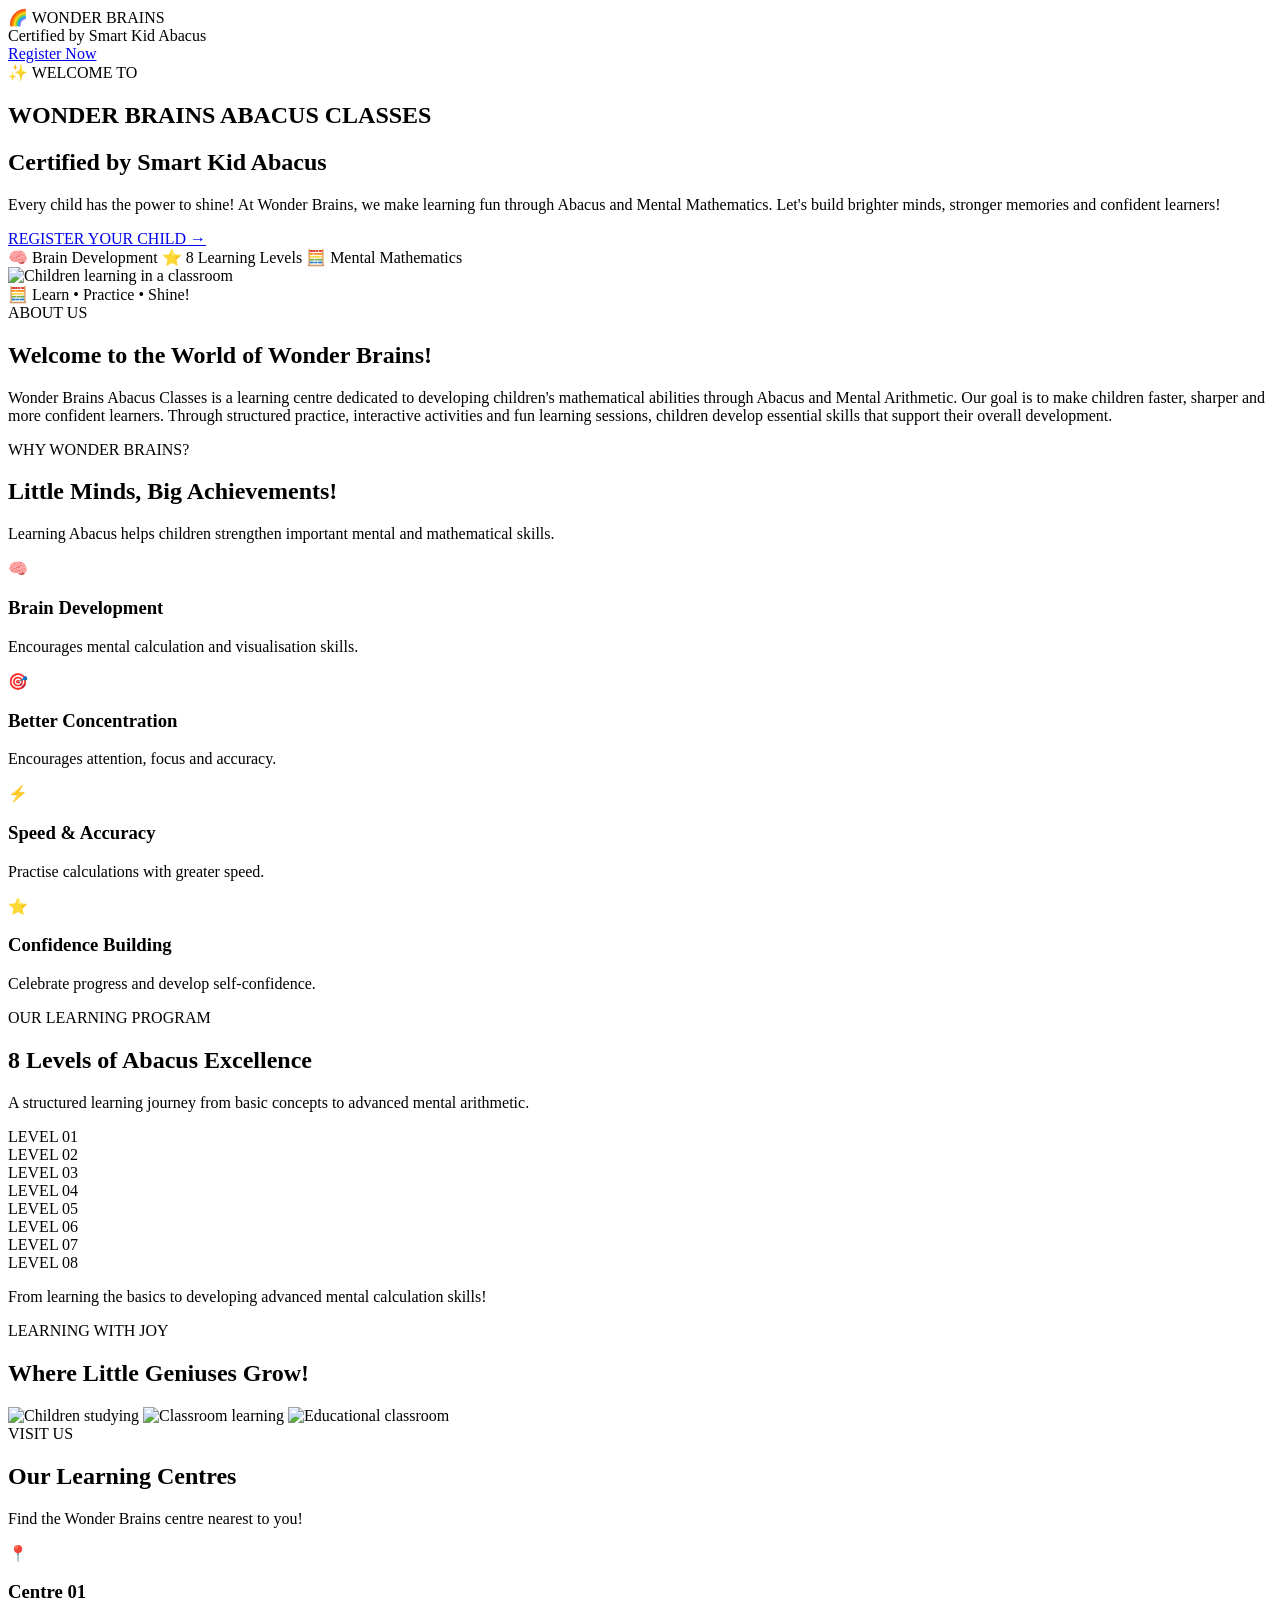
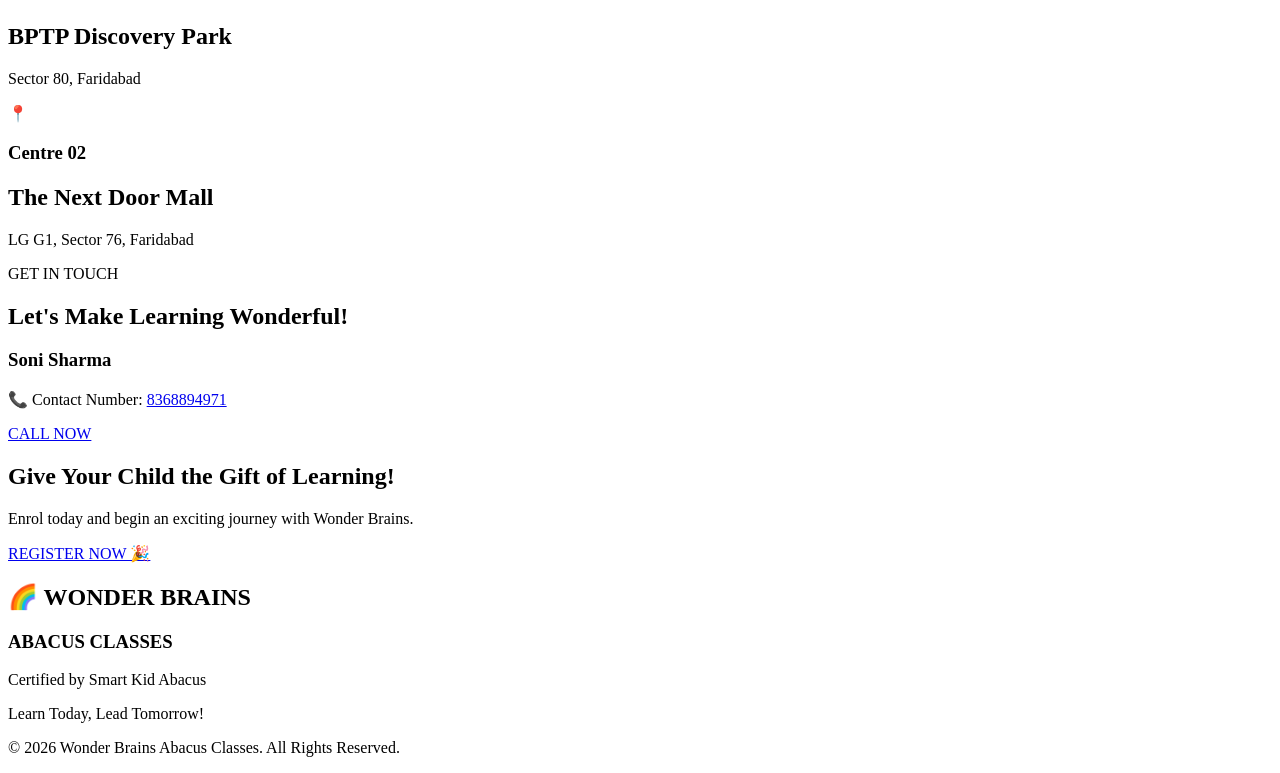
==== index.html @ 20b4d52b "Add files via upload" ====
<!DOCTYPE html>
<html lang="en">

<head>
    <meta charset="UTF-8">
    <meta name="viewport" content="width=device-width, initial-scale=1.0">

    <title>Wonder Brains Abacus Classes</title>

    <link rel="stylesheet" href="style.css">

    <link href="https://fonts.googleapis.com/css2?family=Poppins:wght@400;500;600;700;800;900&display=swap"
    rel="stylesheet">

</head>

<body>

    <!-- NAVIGATION BAR -->

    <nav class="navbar">

        <div class="logo">
            🌈 WONDER BRAINS
        </div>

        <div class="nav-text">
            Certified by Smart Kid Abacus
        </div>

        <a href="register.html" class="nav-btn">
            Register Now
        </a>

    </nav>


    <!-- HERO SECTION -->

    <section class="hero">

        <div class="hero-content">

            <div class="welcome">
                ✨ WELCOME TO
            </div>

            <h1>
                WONDER BRAINS
                <span>ABACUS CLASSES</span>
            </h1>

            <h2>
                Certified by Smart Kid Abacus
            </h2>

            <p>
                Every child has the power to shine!

                At Wonder Brains, we make learning fun
                through Abacus and Mental Mathematics.

                Let's build brighter minds, stronger
                memories and confident learners!
            </p>

            <a href="register.html" class="btn">
                REGISTER YOUR CHILD →
            </a>

            <div class="hero-points">
                🧠 Brain Development
                ⭐ 8 Learning Levels
                🧮 Mental Mathematics
            </div>

        </div>


        <div class="hero-image">

            <img
            src="https://images.unsplash.com/photo-1509062522246-3755977927d7?w=700"
            alt="Children learning in a classroom">

            <div class="floating-card">
                🧮 Learn • Practice • Shine!
            </div>

        </div>

    </section>


    <!-- ABOUT US -->

    <section class="about">

        <div class="section-heading">
            <span>ABOUT US</span>
            <h2>Welcome to the World of Wonder Brains!</h2>
        </div>

        <p class="about-text">

            Wonder Brains Abacus Classes is a learning
            centre dedicated to developing children's
            mathematical abilities through Abacus and
            Mental Arithmetic.

            Our goal is to make children faster,
            sharper and more confident learners.

            Through structured practice, interactive
            activities and fun learning sessions,
            children develop essential skills that
            support their overall development.

        </p>

    </section>


    <!-- BENEFITS -->

    <section class="benefits">

        <div class="section-heading">

            <span>WHY WONDER BRAINS?</span>

            <h2>Little Minds, Big Achievements!</h2>

            <p>
                Learning Abacus helps children strengthen
                important mental and mathematical skills.
            </p>

        </div>


        <div class="benefit-grid">

            <div class="benefit-card pink">
                🧠
                <h3>Brain Development</h3>
                <p>Encourages mental calculation
                and visualisation skills.</p>
            </div>

            <div class="benefit-card purple">
                🎯
                <h3>Better Concentration</h3>
                <p>Encourages attention,
                focus and accuracy.</p>
            </div>

            <div class="benefit-card yellow">
                ⚡
                <h3>Speed & Accuracy</h3>
                <p>Practise calculations
                with greater speed.</p>
            </div>

            <div class="benefit-card blue">
                ⭐
                <h3>Confidence Building</h3>
                <p>Celebrate progress and
                develop self-confidence.</p>
            </div>

        </div>

    </section>


    <!-- ABACUS LEARNING LEVELS -->

    <section class="levels">

        <div class="section-heading">

            <span>OUR LEARNING PROGRAM</span>

            <h2>8 Levels of Abacus Excellence</h2>

            <p>
                A structured learning journey from
                basic concepts to advanced mental arithmetic.
            </p>

        </div>


        <div class="level-grid">

            <div class="level-card">LEVEL 01</div>
            <div class="level-card">LEVEL 02</div>
            <div class="level-card">LEVEL 03</div>
            <div class="level-card">LEVEL 04</div>
            <div class="level-card">LEVEL 05</div>
            <div class="level-card">LEVEL 06</div>
            <div class="level-card">LEVEL 07</div>
            <div class="level-card">LEVEL 08</div>

        </div>

        <p class="level-note">
            From learning the basics to developing
            advanced mental calculation skills!
        </p>

    </section>


    <!-- OUR LEARNING ENVIRONMENT -->

    <section class="gallery">

        <div class="section-heading">

            <span>LEARNING WITH JOY</span>

            <h2>Where Little Geniuses Grow!</h2>

        </div>


        <div class="gallery-grid">

            <img
            src="https://images.unsplash.com/photo-1503676260728-1c00da094a0b?w=600"
            alt="Children studying">

            <img
            src="https://images.unsplash.com/photo-1509062522246-3755977927d7?w=600"
            alt="Classroom learning">

            <img
            src="https://images.unsplash.com/photo-1427504494785-3a9ca7044f45?w=600"
            alt="Educational classroom">

        </div>

    </section>


    <!-- OUR CENTRES -->

    <section class="centres">

        <div class="section-heading">

            <span>VISIT US</span>

            <h2>Our Learning Centres</h2>

            <p>
                Find the Wonder Brains centre nearest to you!
            </p>

        </div>


        <div class="centre-grid">

            <div class="centre-card">

                <div class="centre-icon">📍</div>

                <h3>Centre 01</h3>

                <h2>BPTP Discovery Park</h2>

                <p>
                    Sector 80, Faridabad
                </p>

            </div>


            <div class="centre-card">

                <div class="centre-icon">📍</div>

                <h3>Centre 02</h3>

                <h2>The Next Door Mall</h2>

                <p>
                    LG G1, Sector 76, Faridabad
                </p>

            </div>

        </div>

    </section>


    <!-- CONTACT SECTION -->

    <section class="contact">

        <div class="contact-box">

            <span>GET IN TOUCH</span>

            <h2>Let's Make Learning Wonderful!</h2>

            <h3>Soni Sharma</h3>

            <p>
                📞 Contact Number:
                <a href="tel:8368894971">
                    8368894971
                </a>
            </p>

            <a href="tel:8368894971" class="btn">
                CALL NOW
            </a>

        </div>

    </section>


    <!-- REGISTRATION BANNER -->

    <section class="register-banner">

        <h2>Give Your Child the Gift of Learning!</h2>

        <p>
            Enrol today and begin an exciting
            journey with Wonder Brains.
        </p>

        <a href="register.html" class="btn">
            REGISTER NOW 🎉
        </a>

    </section>


    <!-- FOOTER -->

    <footer>

        <h2>🌈 WONDER BRAINS</h2>

        <h3>ABACUS CLASSES</h3>

        <p>Certified by Smart Kid Abacus</p>

        <p>Learn Today, Lead Tomorrow!</p>

        <p>
            © 2026 Wonder Brains Abacus Classes.
            All Rights Reserved.
        </p>

    </footer>


</body>
</html>
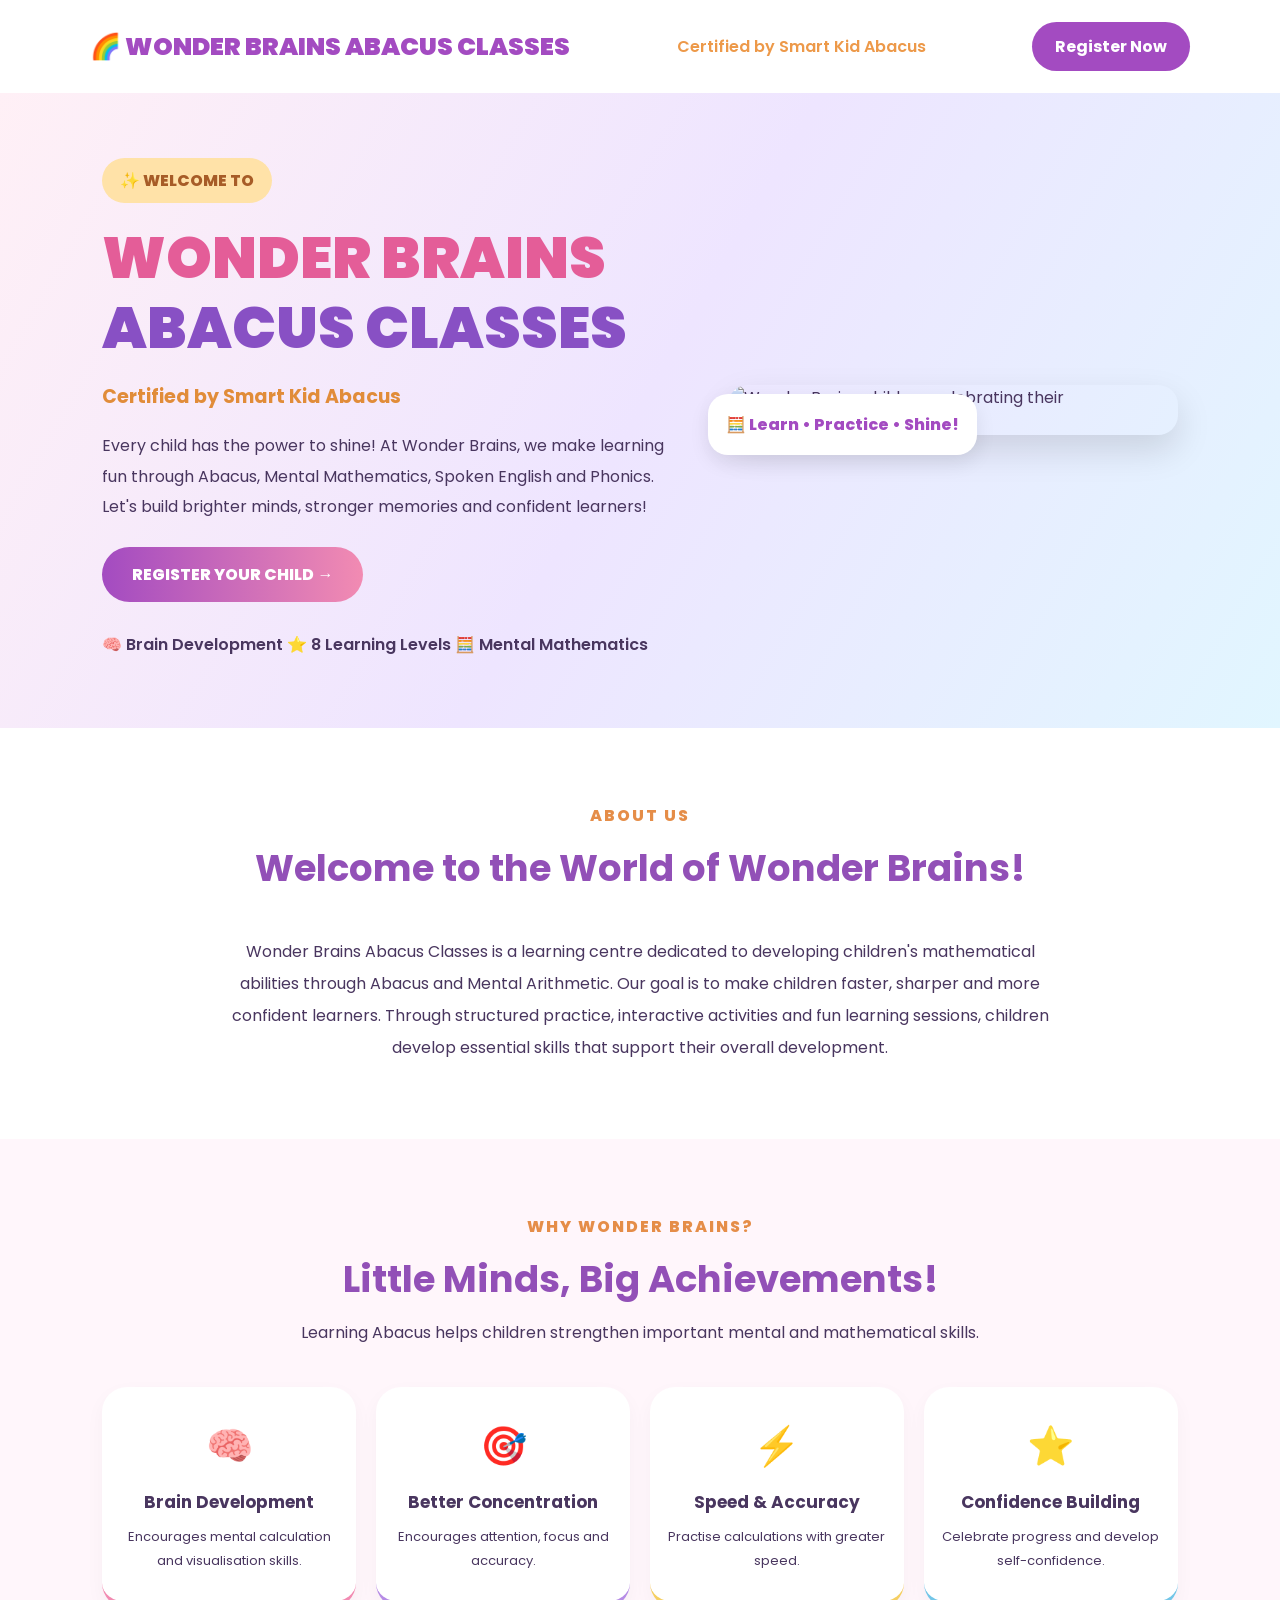
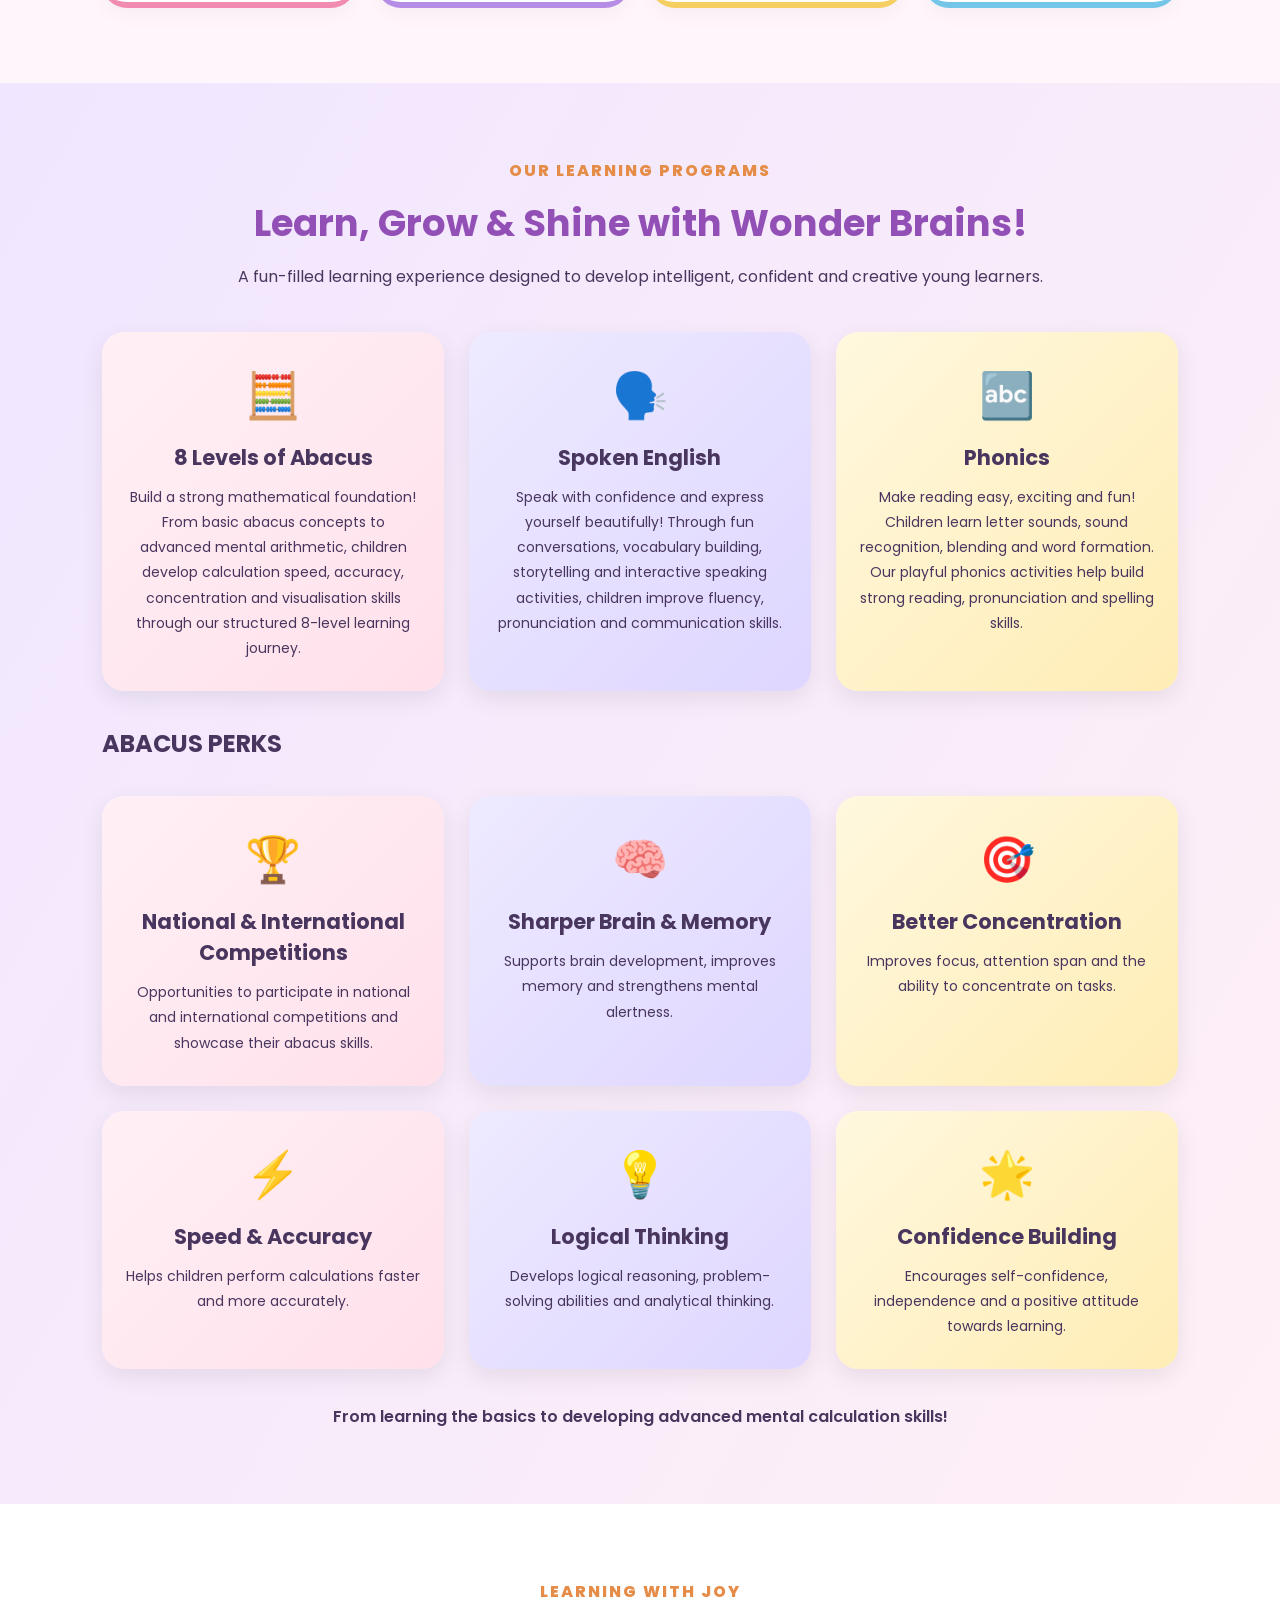
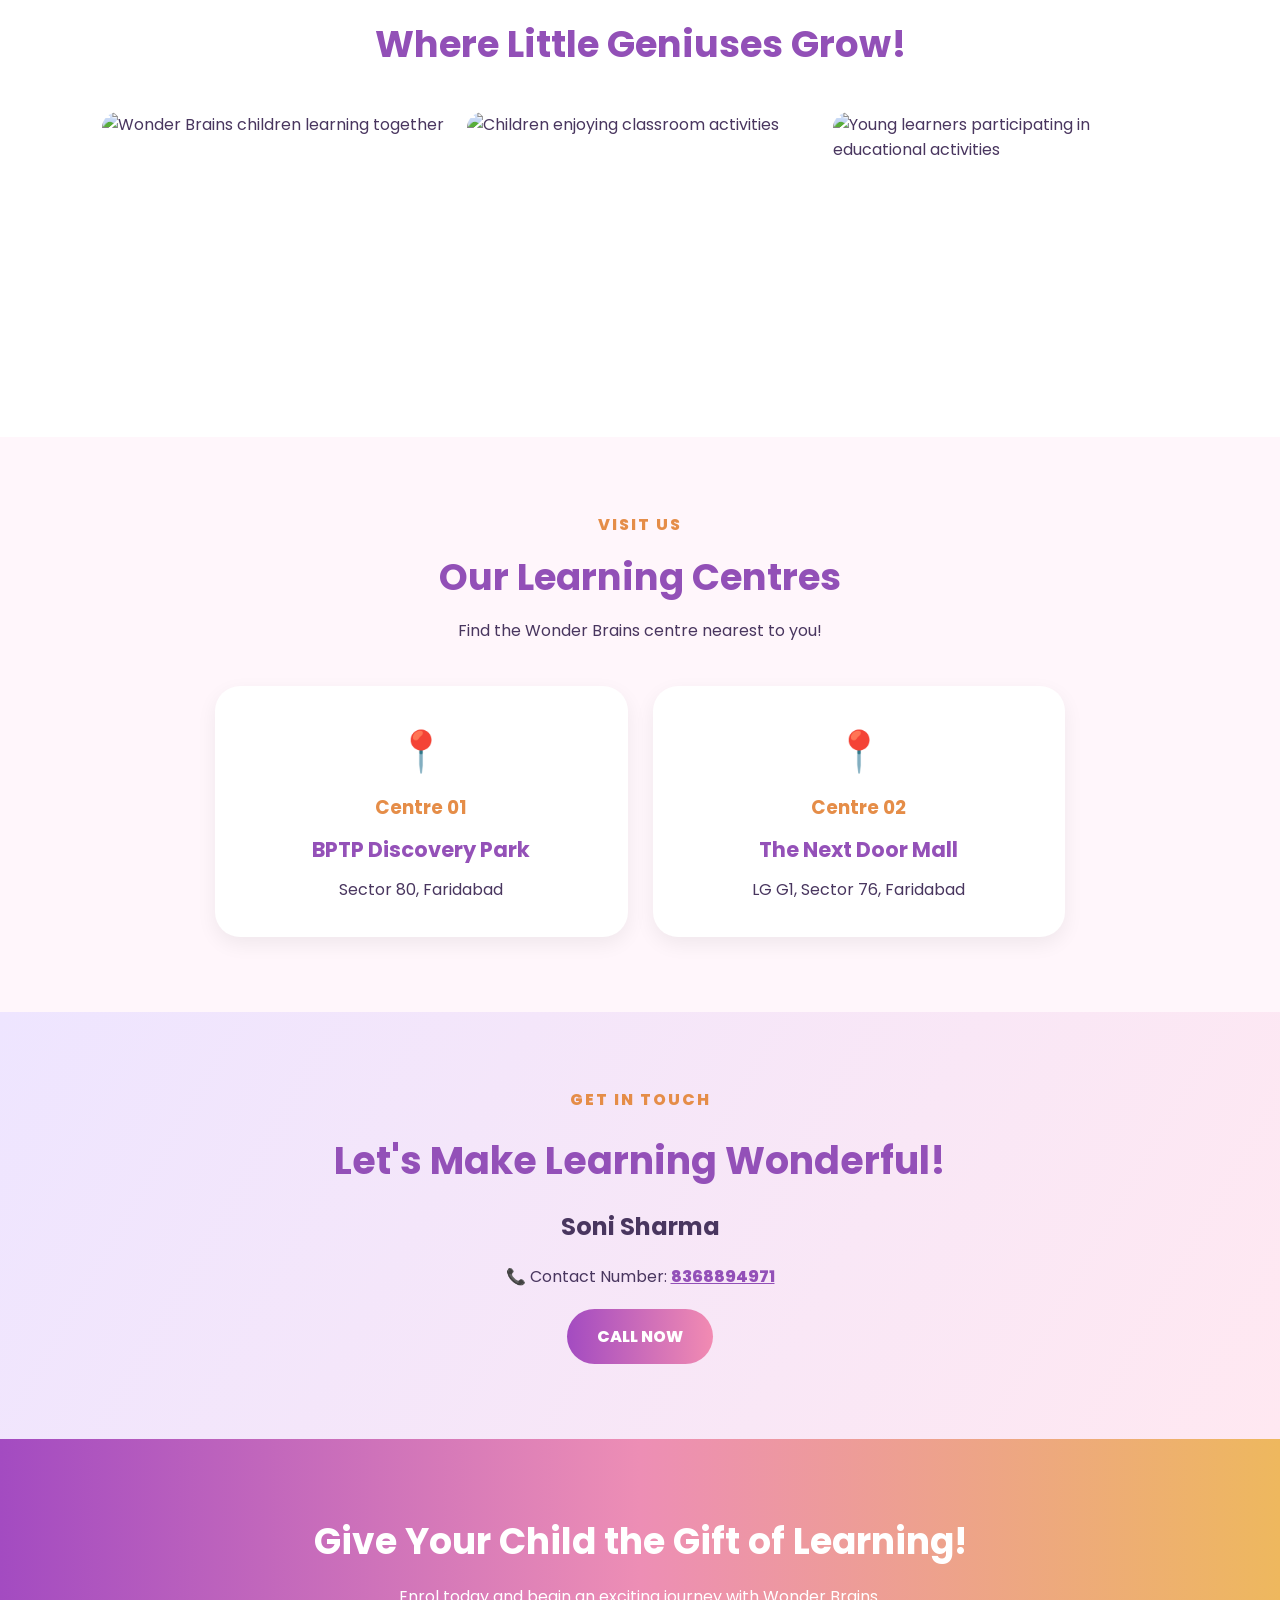
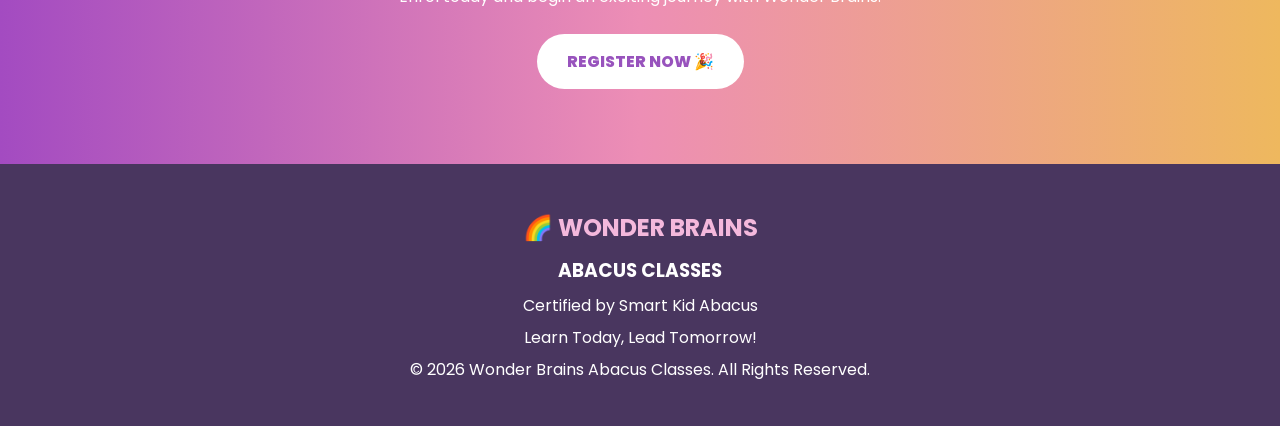
==== commit 837036a3: "Update index.html" ====
--- a/index.html
+++ b/index.html
@@ -13,6 +13,78 @@
     <link href="https://fonts.googleapis.com/css2?family=Poppins:wght@400;500;600;700;800;900&display=swap"
     rel="stylesheet">
 
+    <!-- Additional styling only for new learning program cards and landscape photos -->
+    <style>
+        .hero-image img {
+            width: 100%;
+            aspect-ratio: 16 / 9;
+            object-fit: cover;
+            object-position: center 28%;
+            border-radius: 20px;
+        }
+
+        .gallery-grid img {
+            width: 100%;
+            height: 250px;
+            object-fit: cover;
+            object-position: center 28%;
+            border-radius: 16px;
+        }
+
+        .program-grid {
+            display: grid;
+            grid-template-columns: repeat(3, 1fr);
+            gap: 25px;
+            margin: 35px 0;
+        }
+
+        .program-card {
+            padding: 30px 22px;
+            border-radius: 22px;
+            text-align: center;
+            box-shadow: 0 8px 25px rgba(0, 0, 0, 0.08);
+            transition: transform 0.3s ease, box-shadow 0.3s ease;
+        }
+
+        .program-card:hover {
+            transform: translateY(-8px);
+            box-shadow: 0 14px 30px rgba(0, 0, 0, 0.13);
+        }
+
+        .program-card .program-icon {
+            font-size: 45px;
+            margin-bottom: 12px;
+        }
+
+        .program-card h3 {
+            font-size: 21px;
+            margin-bottom: 12px;
+        }
+
+        .program-card p {
+            font-size: 14px;
+            line-height: 1.8;
+        }
+
+        .program-abacus {
+            background: linear-gradient(135deg, #fff0f5, #ffe0eb);
+        }
+
+        .program-spoken {
+            background: linear-gradient(135deg, #eeeaff, #ded6ff);
+        }
+
+        .program-phonics {
+            background: linear-gradient(135deg, #fff8df, #ffedb5);
+        }
+
+        @media (max-width: 768px) {
+            .program-grid {
+                grid-template-columns: 1fr;
+            }
+        }
+    </style>
+
 </head>
 
 <body>
@@ -22,7 +94,7 @@
     <nav class="navbar">
 
         <div class="logo">
-            🌈 WONDER BRAINS
+            🌈 WONDER BRAINS ABACUS CLASSES
         </div>
 
         <div class="nav-text">
@@ -59,7 +131,8 @@
                 Every child has the power to shine!
 
                 At Wonder Brains, we make learning fun
-                through Abacus and Mental Mathematics.
+                through Abacus, Mental Mathematics,
+                Spoken English and Phonics.
 
                 Let's build brighter minds, stronger
                 memories and confident learners!
@@ -81,8 +154,8 @@
         <div class="hero-image">
 
             <img
-            src="https://images.unsplash.com/photo-1509062522246-3755977927d7?w=700"
-            alt="Children learning in a classroom">
+            src="images/group.jpg"
+            alt="Wonder Brains children celebrating their achievements with trophies">
 
             <div class="floating-card">
                 🧮 Learn • Practice • Shine!
@@ -175,36 +248,124 @@
     </section>
 
 
-    <!-- ABACUS LEARNING LEVELS -->
+    <!-- OUR LEARNING PROGRAMS -->
 
     <section class="levels">
 
         <div class="section-heading">
 
-            <span>OUR LEARNING PROGRAM</span>
-
-            <h2>8 Levels of Abacus Excellence</h2>
+            <span>OUR LEARNING PROGRAMS</span>
+
+            <h2>Learn, Grow & Shine with Wonder Brains!</h2>
 
             <p>
-                A structured learning journey from
-                basic concepts to advanced mental arithmetic.
+                A fun-filled learning experience designed
+                to develop intelligent, confident and
+                creative young learners.
             </p>
 
         </div>
 
 
-        <div class="level-grid">
-
-            <div class="level-card">LEVEL 01</div>
-            <div class="level-card">LEVEL 02</div>
-            <div class="level-card">LEVEL 03</div>
-            <div class="level-card">LEVEL 04</div>
-            <div class="level-card">LEVEL 05</div>
-            <div class="level-card">LEVEL 06</div>
-            <div class="level-card">LEVEL 07</div>
-            <div class="level-card">LEVEL 08</div>
-
-        </div>
+        <div class="program-grid">
+
+            <div class="program-card program-abacus">
+
+                <div class="program-icon">🧮</div>
+
+                <h3>8 Levels of Abacus</h3>
+
+                <p>
+                    Build a strong mathematical foundation!
+                    From basic abacus concepts to advanced
+                    mental arithmetic, children develop
+                    calculation speed, accuracy, concentration
+                    and visualisation skills through our
+                    structured 8-level learning journey.
+                </p>
+
+            </div>
+
+
+            <div class="program-card program-spoken">
+
+                <div class="program-icon">🗣️</div>
+
+                <h3>Spoken English</h3>
+
+                <p>
+                    Speak with confidence and express yourself
+                    beautifully! Through fun conversations,
+                    vocabulary building, storytelling and
+                    interactive speaking activities, children
+                    improve fluency, pronunciation and
+                    communication skills.
+                </p>
+
+            </div>
+
+
+            <div class="program-card program-phonics">
+
+                <div class="program-icon">🔤</div>
+
+                <h3>Phonics</h3>
+
+                <p>
+                    Make reading easy, exciting and fun!
+                    Children learn letter sounds, sound
+                    recognition, blending and word formation.
+                    Our playful phonics activities help build
+                    strong reading, pronunciation and
+                    spelling skills.
+                </p>
+
+            </div>
+
+        </div>
+
+
+        <h2 class="section-title">ABACUS PERKS</h2>
+
+<div class="program-grid">
+
+    <div class="program-card program-abacus">
+        <div class="program-icon">🏆</div>
+        <h3>National & International Competitions</h3>
+        <p>Opportunities to participate in national and international competitions and showcase their abacus skills.</p>
+    </div>
+
+    <div class="program-card program-spoken">
+        <div class="program-icon">🧠</div>
+        <h3>Sharper Brain & Memory</h3>
+        <p>Supports brain development, improves memory and strengthens mental alertness.</p>
+    </div>
+
+    <div class="program-card program-phonics">
+        <div class="program-icon">🎯</div>
+        <h3>Better Concentration</h3>
+        <p>Improves focus, attention span and the ability to concentrate on tasks.</p>
+    </div>
+
+    <div class="program-card program-abacus">
+        <div class="program-icon">⚡</div>
+        <h3>Speed & Accuracy</h3>
+        <p>Helps children perform calculations faster and more accurately.</p>
+    </div>
+
+    <div class="program-card program-spoken">
+        <div class="program-icon">💡</div>
+        <h3>Logical Thinking</h3>
+        <p>Develops logical reasoning, problem-solving abilities and analytical thinking.</p>
+    </div>
+
+    <div class="program-card program-phonics">
+        <div class="program-icon">🌟</div>
+        <h3>Confidence Building</h3>
+        <p>Encourages self-confidence, independence and a positive attitude towards learning.</p>
+    </div>
+
+</div>
 
         <p class="level-note">
             From learning the basics to developing
@@ -230,16 +391,16 @@
         <div class="gallery-grid">
 
             <img
-            src="https://images.unsplash.com/photo-1503676260728-1c00da094a0b?w=600"
-            alt="Children studying">
+            src="images/1000143225.jpg"
+            alt="Wonder Brains children learning together">
 
             <img
-            src="https://images.unsplash.com/photo-1509062522246-3755977927d7?w=600"
-            alt="Classroom learning">
+            src="images/center.jpg"
+            alt="Children enjoying classroom activities">
 
             <img
-            src="https://images.unsplash.com/photo-1427504494785-3a9ca7044f45?w=600"
-            alt="Educational classroom">
+            src="images/1000143227.jpg"
+            alt="Young learners participating in educational activities">
 
         </div>
 
--- a/style.css
+++ b/style.css
@@ -0,0 +1,455 @@
+
+* {
+    margin: 0;
+    padding: 0;
+    box-sizing: border-box;
+}
+
+html {
+    scroll-behavior: smooth;
+}
+
+body {
+    font-family: 'Poppins', sans-serif;
+    color: #49365f;
+    background: #fffafd;
+}
+
+/* NAVBAR */
+
+.navbar {
+    display: flex;
+    justify-content: space-between;
+    align-items: center;
+    padding: 22px 7%;
+    background: white;
+    flex-wrap: wrap;
+    gap: 15px;
+}
+
+.logo {
+    font-size: 25px;
+    font-weight: 900;
+    color: #a34bc1;
+}
+
+.nav-text {
+    font-weight: 600;
+    color: #ed9949;
+}
+
+.nav-btn {
+    background: #a34bc1;
+    color: white;
+    padding: 12px 23px;
+    border-radius: 30px;
+    text-decoration: none;
+    font-weight: 700;
+}
+
+/* HERO */
+
+.hero {
+    min-height: 570px;
+    display: flex;
+    align-items: center;
+    justify-content: space-around;
+    padding: 65px 8%;
+    gap: 45px;
+    background: linear-gradient(
+        120deg,
+        #fff0f6,
+        #eee5ff,
+        #e1f6ff
+    );
+}
+
+.hero-content {
+    max-width: 580px;
+}
+
+.welcome {
+    display: inline-block;
+    background: #ffe2a8;
+    padding: 10px 18px;
+    border-radius: 30px;
+    font-weight: 800;
+    color: #a75c27;
+}
+
+.hero h1 {
+    font-size: clamp(36px, 5vw, 58px);
+    font-weight: 900;
+    color: #e45d98;
+    line-height: 1.2;
+    margin: 20px 0;
+}
+
+.hero h1 span {
+    display: block;
+    color: #8850c4;
+}
+
+.hero h2 {
+    font-size: 19px;
+    color: #e18c39;
+    margin-bottom: 20px;
+}
+
+.hero p {
+    line-height: 1.9;
+    margin-bottom: 25px;
+}
+
+.btn {
+    display: inline-block;
+    padding: 15px 30px;
+    background: linear-gradient(
+        90deg,
+        #a34bc1,
+        #f28bb2
+    );
+    color: white;
+    text-decoration: none;
+    border-radius: 35px;
+    font-weight: 800;
+    transition: 0.3s;
+}
+
+.btn:hover {
+    transform: translateY(-4px);
+    box-shadow: 0 8px 20px #a34bc155;
+}
+
+.hero-points {
+    margin-top: 25px;
+    line-height: 2.2;
+    font-weight: 600;
+}
+
+.hero-image {
+    position: relative;
+    max-width: 450px;
+    width: 100%;
+}
+
+.hero-image img {
+    width: 100%;
+    border-radius: 35px;
+    box-shadow: 0 15px 35px #00000020;
+}
+
+.floating-card {
+    position: absolute;
+    bottom: -20px;
+    left: -20px;
+    background: white;
+    padding: 18px;
+    border-radius: 20px;
+    color: #a34bc1;
+    font-weight: 800;
+    box-shadow: 0 8px 20px #00000015;
+}
+
+/* COMMON HEADINGS */
+
+section {
+    padding: 75px 8%;
+}
+
+.section-heading {
+    text-align: center;
+    margin-bottom: 40px;
+}
+
+.section-heading span,
+.contact-box > span {
+    color: #e58d48;
+    font-weight: 800;
+    letter-spacing: 2px;
+}
+
+.section-heading h2 {
+    font-size: clamp(25px, 4vw, 37px);
+    color: #9250b7;
+    margin: 12px 0;
+}
+
+.section-heading p {
+    line-height: 1.8;
+}
+
+/* ABOUT */
+
+.about {
+    background: white;
+    text-align: center;
+}
+
+.about-text {
+    max-width: 850px;
+    margin: auto;
+    line-height: 2;
+    font-size: 16px;
+}
+
+/* BENEFITS */
+
+.benefits {
+    background: #fff6fb;
+}
+
+.benefit-grid {
+    display: grid;
+    grid-template-columns: repeat(4, 1fr);
+    gap: 20px;
+}
+
+.benefit-card {
+    padding: 30px 18px;
+    border-radius: 25px;
+    text-align: center;
+    background: white;
+    font-size: 38px;
+    box-shadow: 0 7px 20px #00000009;
+}
+
+.benefit-card h3 {
+    font-size: 17px;
+    margin: 15px 0 10px;
+}
+
+.benefit-card p {
+    font-size: 13px;
+    line-height: 1.8;
+}
+
+.pink {
+    border-bottom: 6px solid #f28bb2;
+}
+
+.purple {
+    border-bottom: 6px solid #b68ce6;
+}
+
+.yellow {
+    border-bottom: 6px solid #f5cf62;
+}
+
+.blue {
+    border-bottom: 6px solid #73c6e8;
+}
+
+/* EIGHT LEVELS */
+
+.levels {
+    background: linear-gradient(
+        120deg,
+        #f0e6ff,
+        #fff0f6
+    );
+}
+
+.level-grid {
+    display: grid;
+    grid-template-columns: repeat(4, 1fr);
+    gap: 20px;
+    max-width: 900px;
+    margin: auto;
+}
+
+.level-card {
+    background: white;
+    padding: 25px 10px;
+    border-radius: 20px;
+    text-align: center;
+    font-weight: 900;
+    color: #9853bd;
+    box-shadow: 0 5px 15px #00000010;
+}
+
+.level-card:nth-child(even) {
+    background: #fff0d5;
+    color: #c57a32;
+}
+
+.level-note {
+    text-align: center;
+    margin-top: 30px;
+    font-weight: 600;
+}
+
+/* GALLERY */
+
+.gallery {
+    background: white;
+}
+
+.gallery-grid {
+    display: grid;
+    grid-template-columns: repeat(3, 1fr);
+    gap: 20px;
+}
+
+.gallery-grid img {
+    width: 100%;
+    height: 260px;
+    object-fit: cover;
+    border-radius: 25px;
+}
+
+/* CENTRES */
+
+.centres {
+    background: #fff6fb;
+}
+
+.centre-grid {
+    display: grid;
+    grid-template-columns: repeat(2, 1fr);
+    gap: 25px;
+    max-width: 850px;
+    margin: auto;
+}
+
+.centre-card {
+    background: white;
+    text-align: center;
+    padding: 35px 20px;
+    border-radius: 25px;
+    box-shadow: 0 7px 20px #00000010;
+}
+
+.centre-icon {
+    font-size: 40px;
+}
+
+.centre-card h3 {
+    color: #e58d48;
+    margin: 12px 0;
+}
+
+.centre-card h2 {
+    color: #9451b8;
+    font-size: 21px;
+    margin-bottom: 12px;
+}
+
+/* CONTACT */
+
+.contact {
+    background: linear-gradient(
+        120deg,
+        #eee5ff,
+        #ffe8f1
+    );
+    text-align: center;
+}
+
+.contact-box h2 {
+    font-size: clamp(25px, 4vw, 38px);
+    color: #9350b8;
+    margin: 20px 0;
+}
+
+.contact-box h3 {
+    font-size: 24px;
+    margin: 15px;
+}
+
+.contact-box p {
+    margin: 20px 0;
+}
+
+.contact-box a:not(.btn) {
+    color: #9350b8;
+    font-weight: 800;
+}
+
+/* REGISTER BANNER */
+
+.register-banner {
+    text-align: center;
+    background: linear-gradient(
+        90deg,
+        #a34bc1,
+        #ed8eb5,
+        #eeb85e
+    );
+    color: white;
+}
+
+.register-banner h2 {
+    font-size: clamp(25px, 4vw, 36px);
+    margin-bottom: 15px;
+}
+
+.register-banner p {
+    margin-bottom: 25px;
+}
+
+.register-banner .btn {
+    background: white;
+    color: #9853bd;
+}
+
+/* FOOTER */
+
+footer {
+    text-align: center;
+    background: #49365f;
+    color: white;
+    padding: 40px 15px;
+    line-height: 2;
+}
+
+footer h2 {
+    color: #f4b8dc;
+}
+
+/* MOBILE RESPONSIVE */
+
+@media (max-width: 800px) {
+
+    .hero {
+        flex-direction: column;
+        text-align: center;
+    }
+
+    .benefit-grid {
+        grid-template-columns: repeat(2, 1fr);
+    }
+
+    .level-grid {
+        grid-template-columns: repeat(2, 1fr);
+    }
+
+    .gallery-grid {
+        grid-template-columns: 1fr;
+    }
+
+    .centre-grid {
+        grid-template-columns: 1fr;
+    }
+
+}
+
+@media (max-width: 480px) {
+
+    .navbar {
+        flex-direction: column;
+    }
+
+    .benefit-grid {
+        grid-template-columns: 1fr;
+    }
+
+    .hero {
+        padding: 45px 6%;
+    }
+
+    section {
+        padding: 55px 6%;
+    }
+
+}
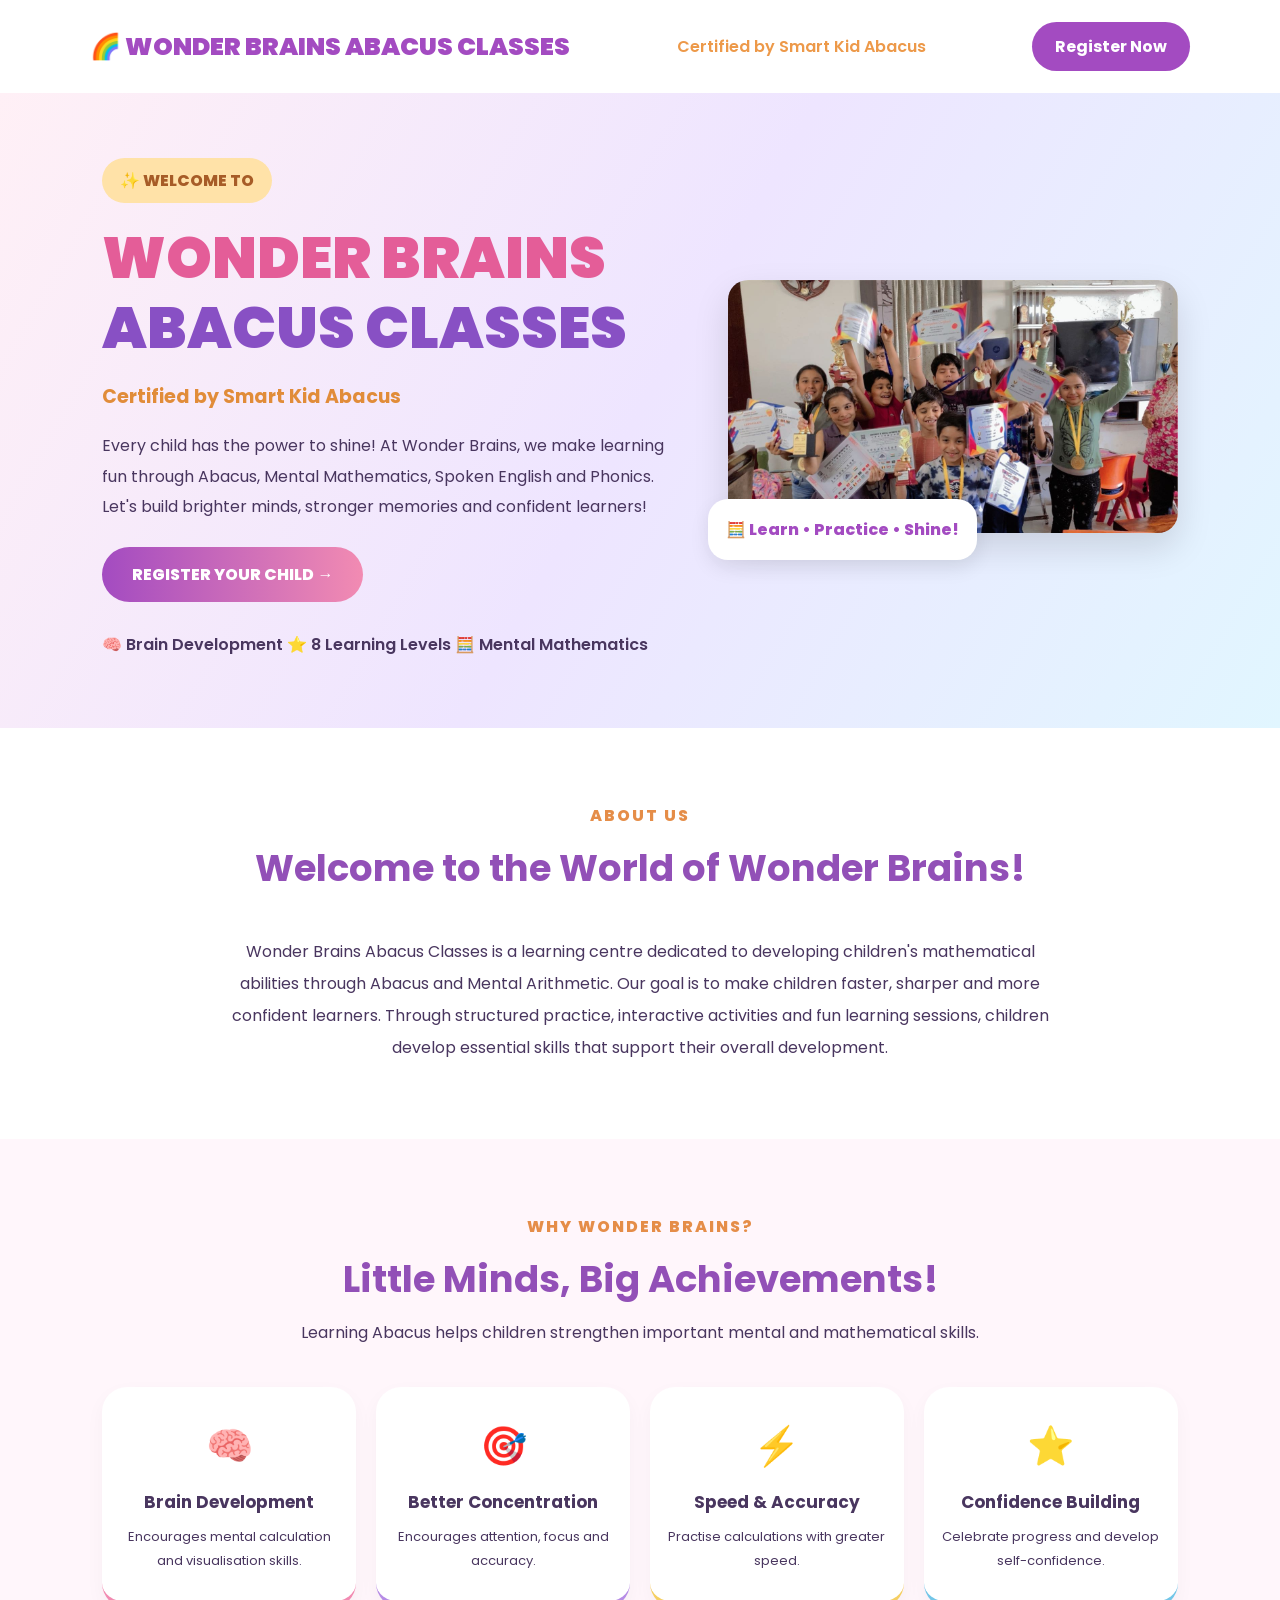
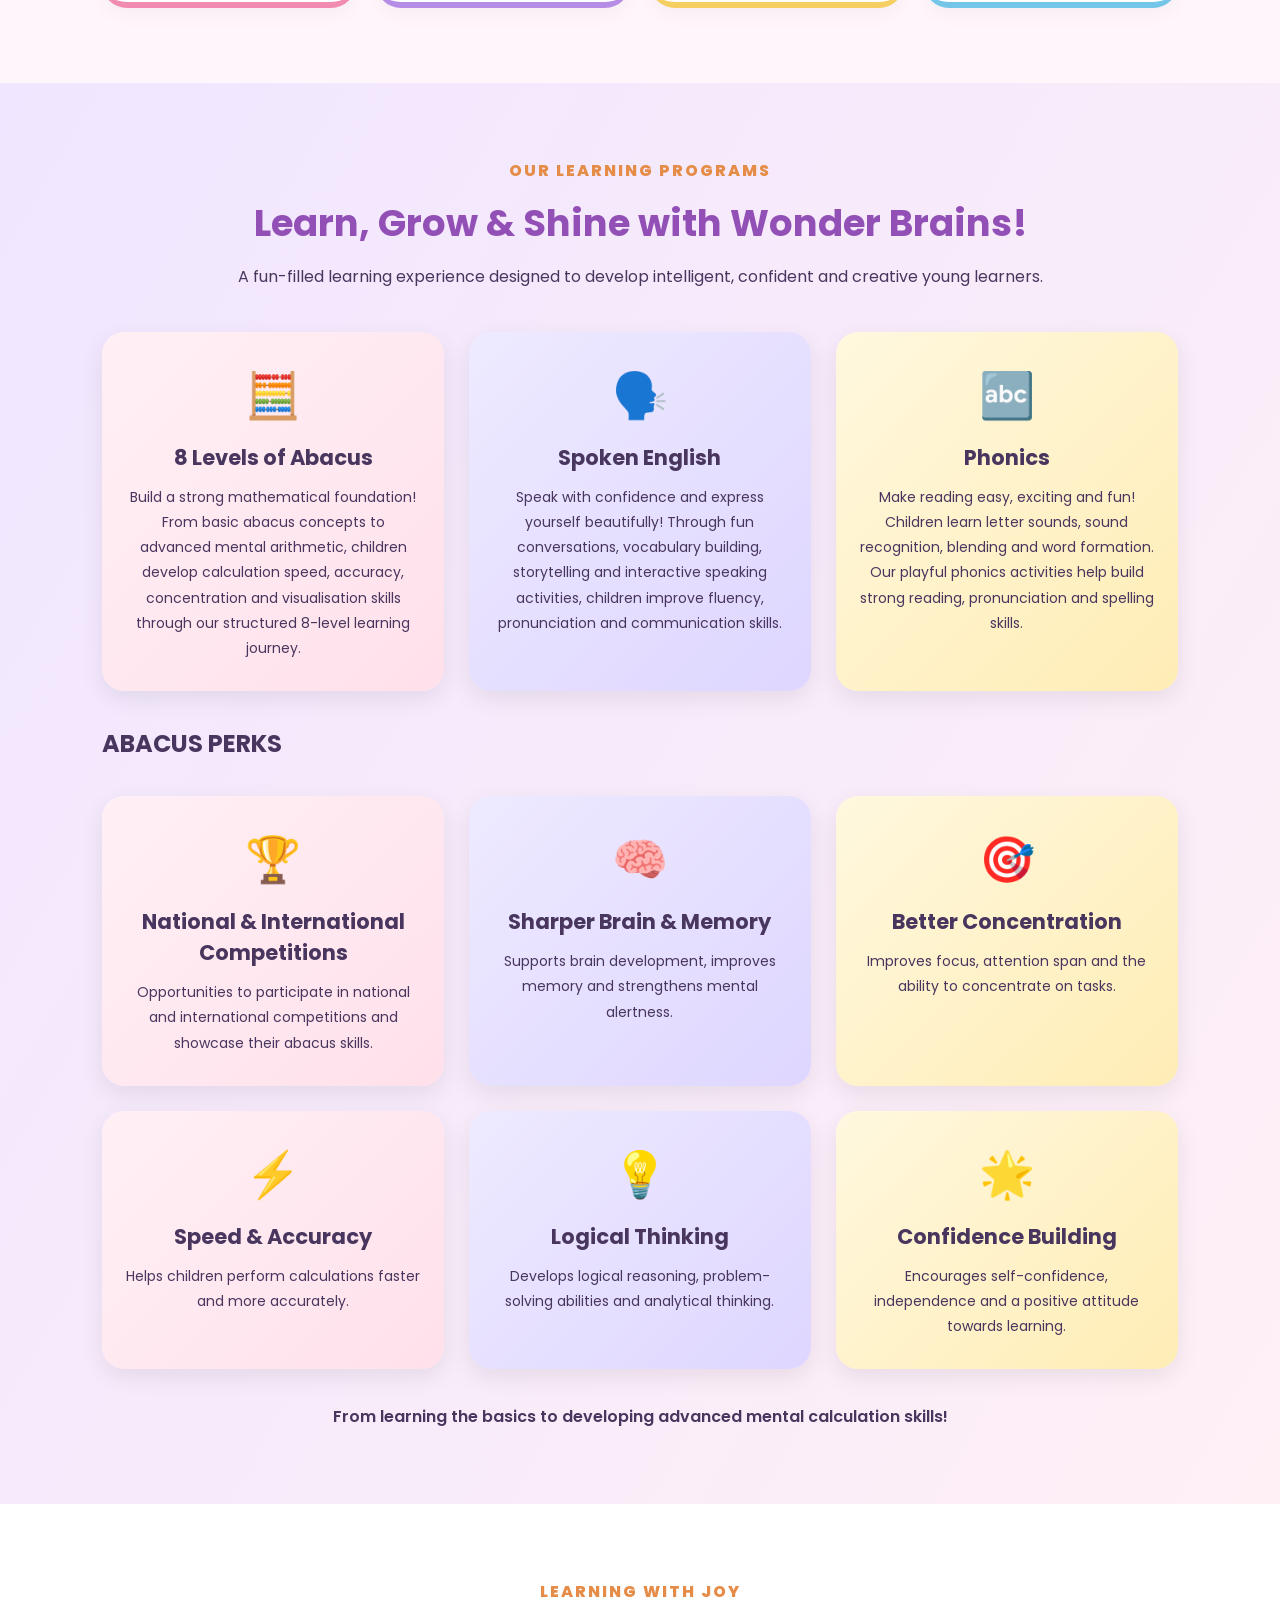
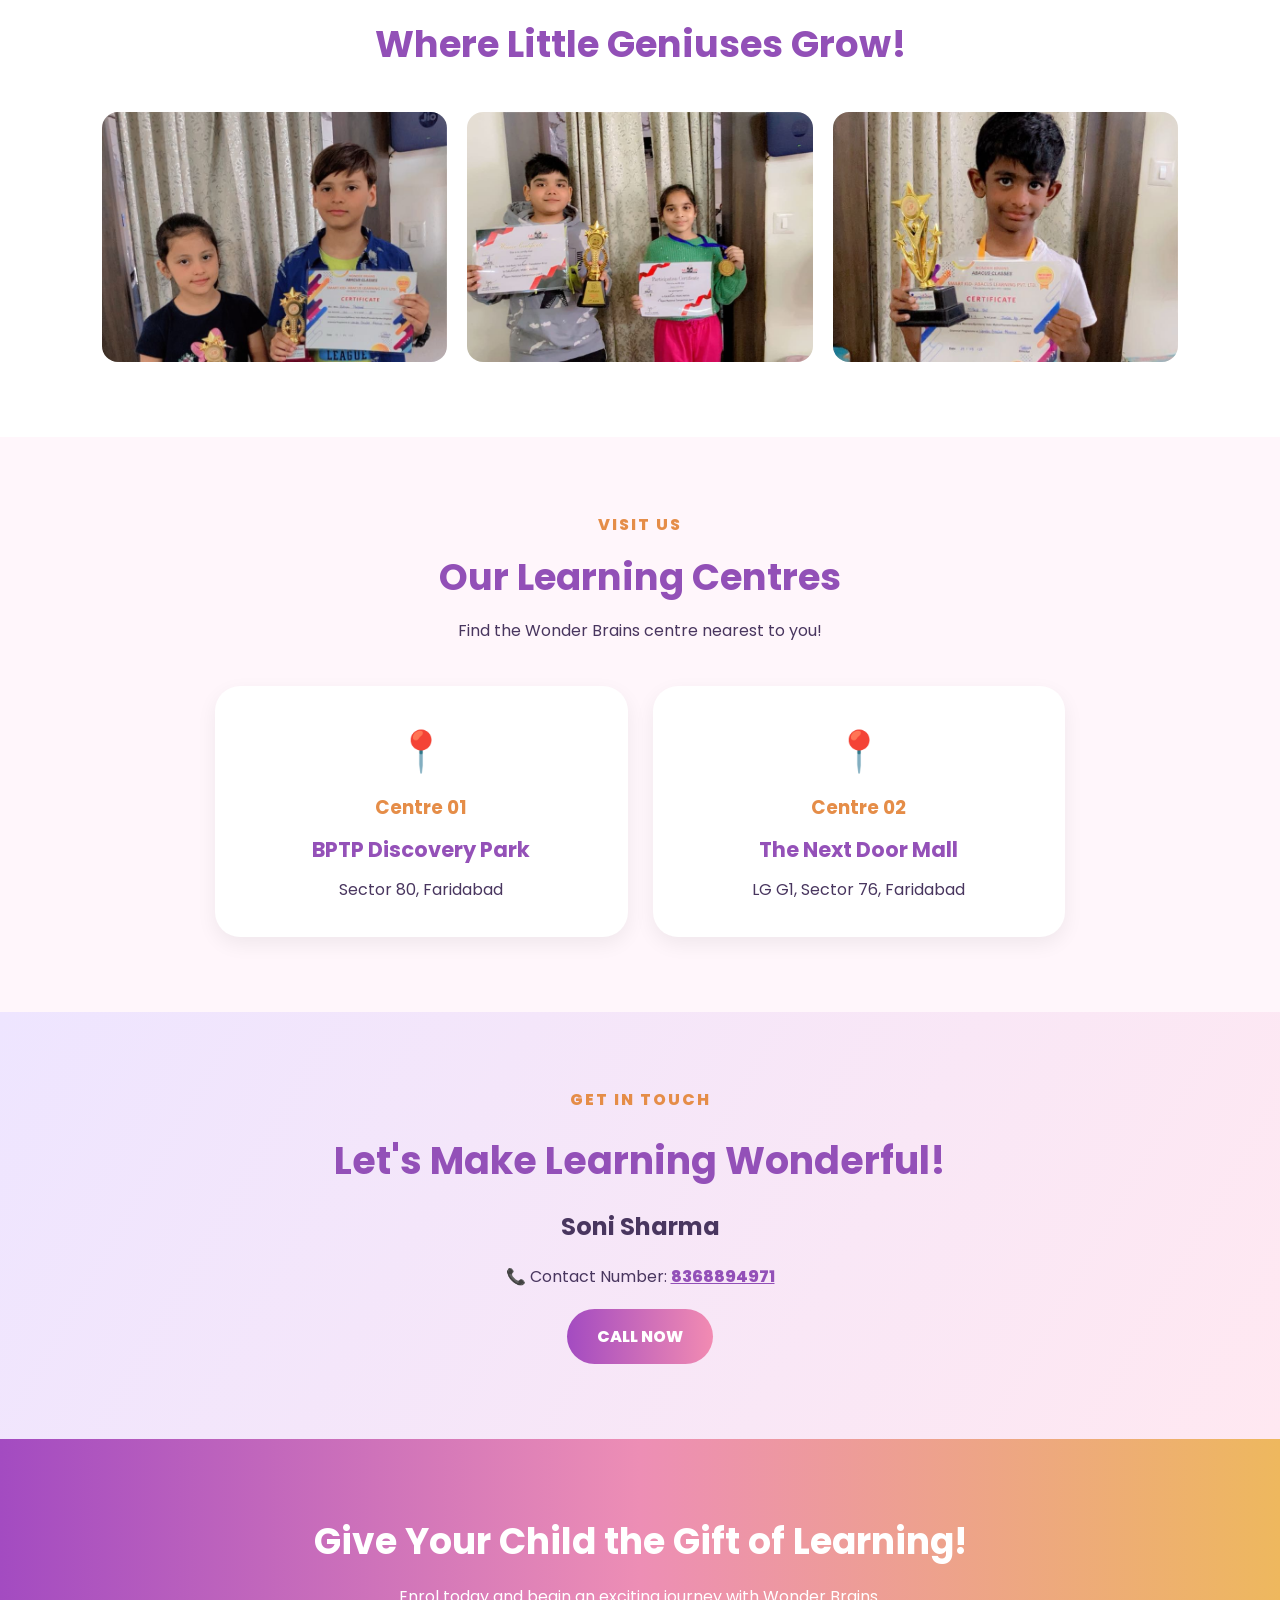
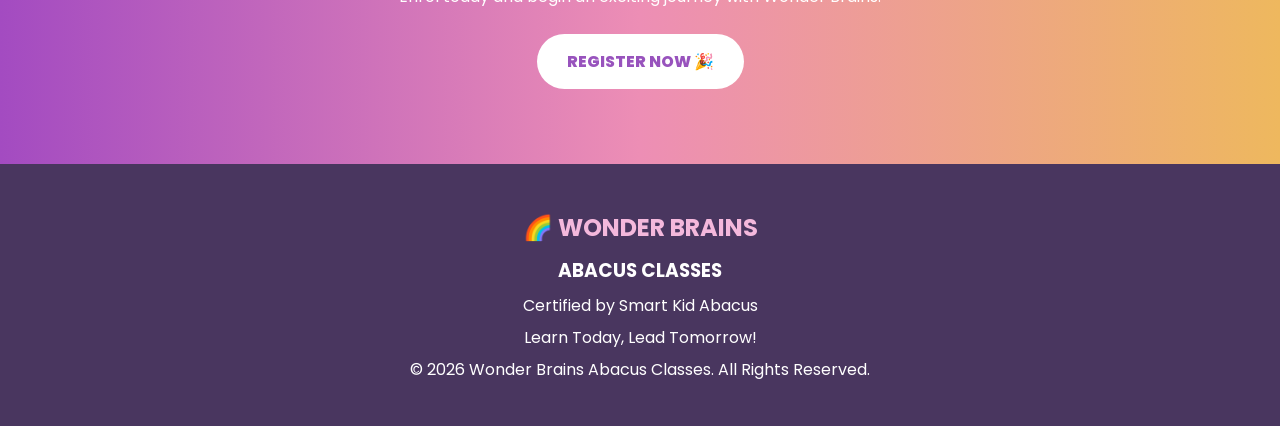
==== commit 15e816a7: "Update index.html" ====
--- a/index.html
+++ b/index.html
@@ -154,7 +154,7 @@
         <div class="hero-image">
 
             <img
-            src="images/group.jpg"
+            src="group.jpg"
             alt="Wonder Brains children celebrating their achievements with trophies">
 
             <div class="floating-card">
@@ -391,15 +391,15 @@
         <div class="gallery-grid">
 
             <img
-            src="images/1000143225.jpg"
+            src="1000143225.jpg"
             alt="Wonder Brains children learning together">
 
             <img
-            src="images/center.jpg"
+            src="center.jpg"
             alt="Children enjoying classroom activities">
 
             <img
-            src="images/1000143227.jpg"
+            src="1000143227.jpg"
             alt="Young learners participating in educational activities">
 
         </div>
